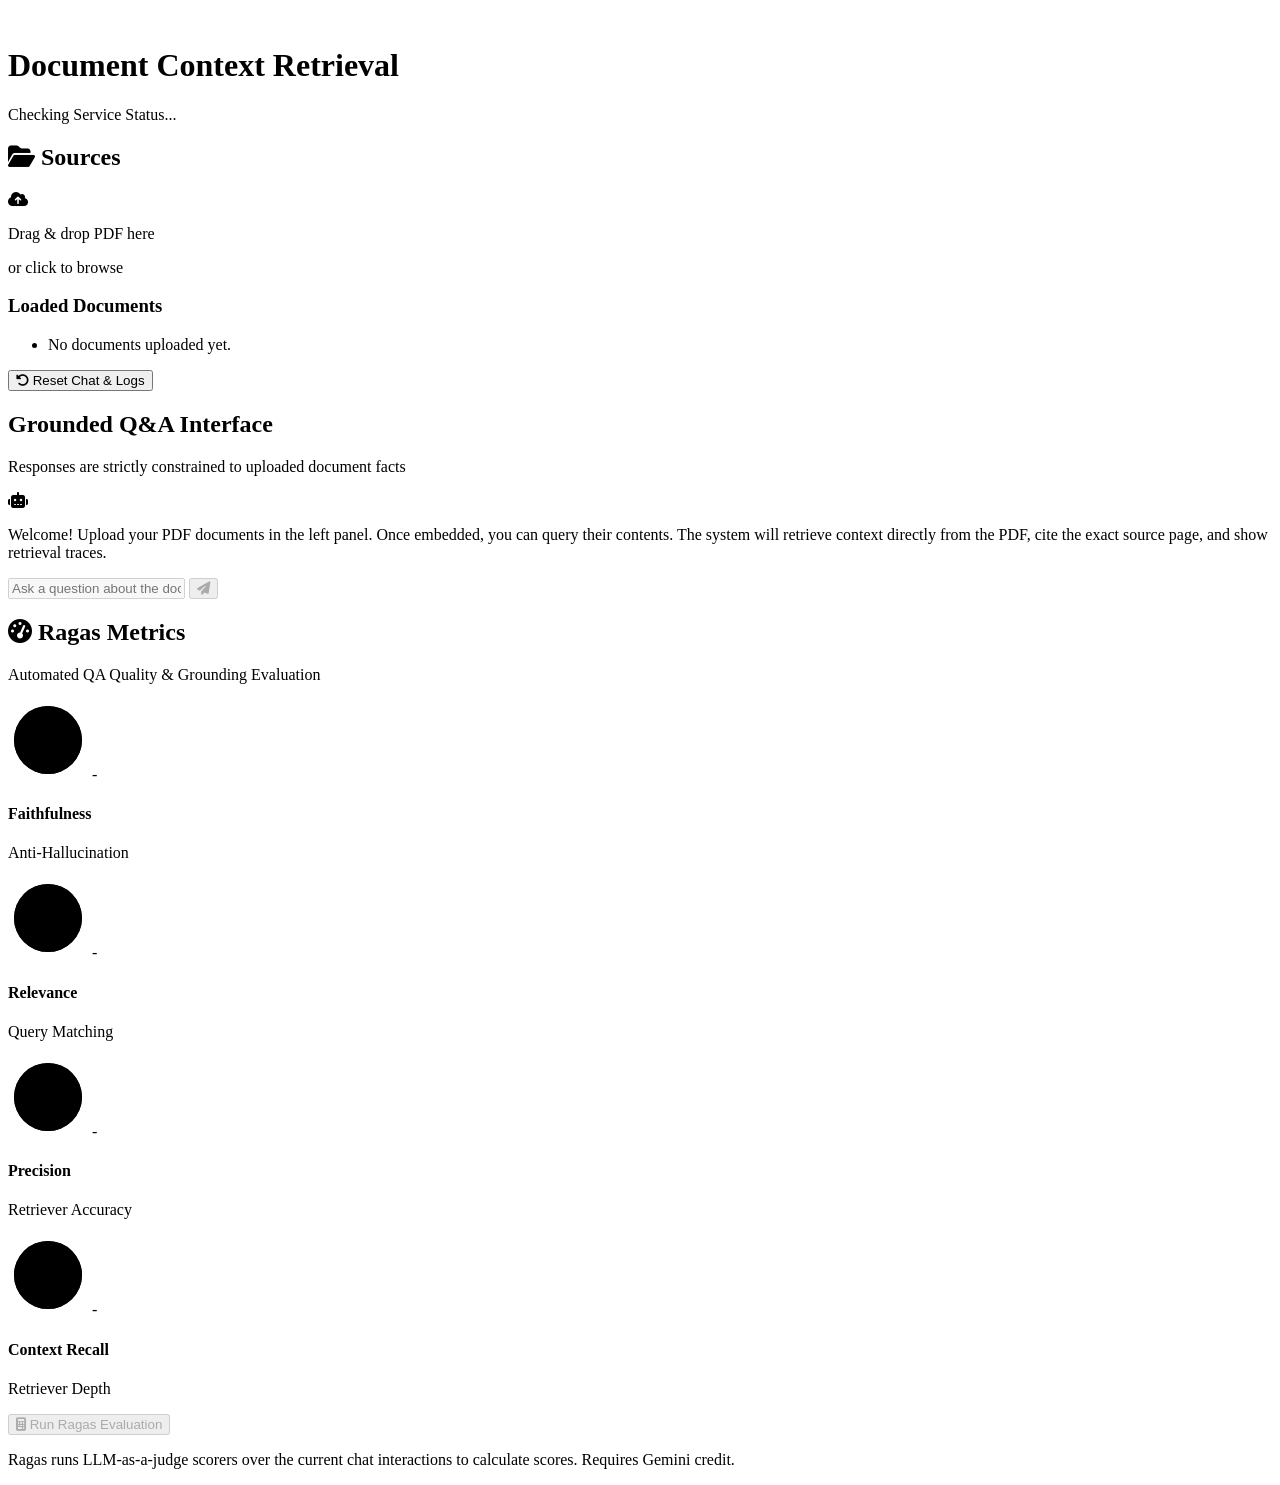
==== static/index.html @ b399b04e "Rename project to Document Context Retrieval, remove NotebookLM, and update README compliance & scal" ====
<!DOCTYPE html>
<html lang="en">

<head>
    <meta charset="UTF-8">
    <meta name="viewport" content="width=device-width, initial-scale=1.0">
    <title>Document Context Retrieval</title>
    <!-- Google Fonts -->
    <link rel="preconnect" href="https://fonts.googleapis.com">
    <link rel="preconnect" href="https://fonts.gstatic.com" crossorigin>
    <link
        href="https://fonts.googleapis.com/css2?family=Outfit:wght@300;400;500;600;700&family=Plus+Jakarta+Sans:wght@300;400;500;600;700&display=swap"
        rel="stylesheet">
    <!-- FontAwesome for Icons -->
    <link rel="stylesheet" href="https://cdnjs.cloudflare.com/ajax/libs/font-awesome/6.4.0/css/all.min.css">
    <!-- Custom CSS -->
    <link rel="stylesheet" href="styles.css">
</head>

<body>
    <div class="app-container">
        <!-- Top Navbar -->
        <header class="app-header">
            <div class="logo-area">
                <i class="fa-solid fa-brain-circuit nav-logo-icon"></i>
                <h1>Document Context Retrieval</h1>
            </div>
            <div class="config-status-badge" id="config-status-badge">
                <span class="status-dot warning"></span>
                <span class="status-text" id="status-text">Checking Service Status...</span>
            </div>
        </header>

        <div class="main-layout">
            <!-- Left Sidebar - Sources & Files -->
            <aside class="sidebar">
                <div class="sidebar-section">
                    <h2 class="section-title"><i class="fa-solid fa-folder-open"></i> Sources</h2>

                    <!-- File Upload Box -->
                    <div class="upload-container" id="drop-zone">
                        <input type="file" id="file-input" accept=".pdf" style="display: none;">
                        <i class="fa-solid fa-cloud-arrow-up upload-icon"></i>
                        <p class="upload-main-text">Drag & drop PDF here</p>
                        <p class="upload-sub-text">or click to browse</p>
                        <div class="upload-progress-container" id="upload-progress-container" style="display: none;">
                            <div class="progress-bar">
                                <div class="progress-fill" id="upload-progress-fill"></div>
                            </div>
                            <span class="progress-text" id="upload-progress-text">Processing PDF...</span>
                        </div>
                    </div>
                </div>

                <div class="sidebar-section files-section">
                    <h3 class="subsection-title">Loaded Documents</h3>
                    <ul class="file-list" id="file-list">
                        <li class="empty-list-placeholder">No documents uploaded yet.</li>
                    </ul>
                </div>

                <div class="sidebar-footer">
                    <button class="btn btn-secondary btn-block" id="btn-clear"><i class="fa-solid fa-rotate-left"></i>
                        Reset Chat & Logs</button>
                </div>
            </aside>

            <!-- Center Panel - Chat Q&A -->
            <main class="chat-panel">
                <div class="chat-header">
                    <div class="chat-title-info">
                        <h2>Grounded Q&A Interface</h2>
                        <p>Responses are strictly constrained to uploaded document facts</p>
                    </div>
                </div>

                <div class="chat-messages" id="chat-messages">
                    <div class="message system">
                        <div class="avatar"><i class="fa-solid fa-robot"></i></div>
                        <div class="message-content">
                            <p>Welcome! Upload your PDF documents in the left panel. Once embedded, you can query their
                                contents. The system will retrieve context directly from the PDF, cite the exact source
                                page, and show retrieval traces.</p>
                        </div>
                    </div>
                </div>

                <div class="chat-input-area">
                    <div class="input-container">
                        <input type="text" id="chat-input" placeholder="Ask a question about the document context..."
                            autocomplete="off" disabled>
                        <button id="btn-send" class="btn-send" disabled><i class="fa-solid fa-paper-plane"></i></button>
                    </div>
                </div>
            </main>

            <!-- Right Sidebar - Ragas Evaluation -->
            <aside class="eval-panel">
                <div class="eval-header">
                    <h2><i class="fa-solid fa-gauge-high"></i> Ragas Metrics</h2>
                    <p>Automated QA Quality & Grounding Evaluation</p>
                </div>

                <div class="eval-scores-grid">
                    <!-- Faithfulness -->
                    <div class="eval-card">
                        <div class="radial-progress-wrapper">
                            <svg class="radial-progress" width="80" height="80" viewBox="0 0 80 80">
                                <circle class="circle-bg" cx="40" cy="40" r="34"></circle>
                                <circle class="circle-bar" id="score-faithfulness" cx="40" cy="40" r="34"
                                    stroke-dasharray="213.6" stroke-dashoffset="213.6" stroke="#10b981"></circle>
                            </svg>
                            <span class="radial-value" id="val-faithfulness">-</span>
                        </div>
                        <div class="eval-meta">
                            <h4>Faithfulness</h4>
                            <p>Anti-Hallucination</p>
                        </div>
                    </div>

                    <!-- Answer Relevance -->
                    <div class="eval-card">
                        <div class="radial-progress-wrapper">
                            <svg class="radial-progress" width="80" height="80" viewBox="0 0 80 80">
                                <circle class="circle-bg" cx="40" cy="40" r="34"></circle>
                                <circle class="circle-bar" id="score-relevance" cx="40" cy="40" r="34"
                                    stroke-dasharray="213.6" stroke-dashoffset="213.6" stroke="#8b5cf6"></circle>
                            </svg>
                            <span class="radial-value" id="val-relevance">-</span>
                        </div>
                        <div class="eval-meta">
                            <h4>Relevance</h4>
                            <p>Query Matching</p>
                        </div>
                    </div>

                    <!-- Context Precision -->
                    <div class="eval-card">
                        <div class="radial-progress-wrapper">
                            <svg class="radial-progress" width="80" height="80" viewBox="0 0 80 80">
                                <circle class="circle-bg" cx="40" cy="40" r="34"></circle>
                                <circle class="circle-bar" id="score-precision" cx="40" cy="40" r="34"
                                    stroke-dasharray="213.6" stroke-dashoffset="213.6" stroke="#3b82f6"></circle>
                            </svg>
                            <span class="radial-value" id="val-precision">-</span>
                        </div>
                        <div class="eval-meta">
                            <h4>Precision</h4>
                            <p>Retriever Accuracy</p>
                        </div>
                    </div>

                    <!-- Context Recall -->
                    <div class="eval-card">
                        <div class="radial-progress-wrapper">
                            <svg class="radial-progress" width="80" height="80" viewBox="0 0 80 80">
                                <circle class="circle-bg" cx="40" cy="40" r="34"></circle>
                                <circle class="circle-bar" id="score-recall" cx="40" cy="40" r="34"
                                    stroke-dasharray="213.6" stroke-dashoffset="213.6" stroke="#eab308"></circle>
                            </svg>
                            <span class="radial-value" id="val-recall">-</span>
                        </div>
                        <div class="eval-meta">
                            <h4>Context Recall</h4>
                            <p>Retriever Depth</p>
                        </div>
                    </div>
                </div>

                <div class="eval-action-box">
                    <button class="btn btn-primary btn-block" id="btn-eval" disabled>
                        <i class="fa-solid fa-calculator"></i> Run Ragas Evaluation
                    </button>
                    <p class="eval-helper-text">Ragas runs LLM-as-a-judge scorers over the current chat interactions to
                        calculate scores. Requires Gemini credit.</p>
                </div>

                <div class="eval-loading-container" id="eval-loader" style="display: none;">
                    <div class="dots-loader">
                        <div></div>
                        <div></div>
                        <div></div>
                    </div>
                    <span class="eval-loader-text">Evaluating Grounding Integrity...</span>
                </div>
            </aside>
        </div>
    </div>

    <!-- Alert Banner for environment setup -->
    <div id="env-modal" class="modal-overlay" style="display: none;">
        <div class="modal-content">
            <div class="modal-header">
                <h3><i class="fa-solid fa-triangle-exclamation"></i> Keys Configuration Required</h3>
            </div>
            <div class="modal-body">
                <p>The system detected that your environment parameters are not configured.</p>
                <p>Please edit the <strong>.env</strong> file in the project folder and supply valid credentials:</p>
                <pre class="env-code-block">
GEMINI_API_KEY=AIzaSy...
PINECONE_API_KEY=pcsk_...
PINECONE_ENVIRONMENT=us-east-1
PINECONE_INDEX_NAME=document-index
                </pre>
                <div class="alert-box note">
                    Once the .env file is updated, restart the server for changes to take effect.
                </div>
            </div>
            <div class="modal-footer">
                <button class="btn btn-primary" onclick="window.location.reload()"><i
                        class="fa-solid fa-arrows-rotate"></i> Retry Connection</button>
            </div>
        </div>
    </div>

    <script src="app.js"></script>
</body>

</html>
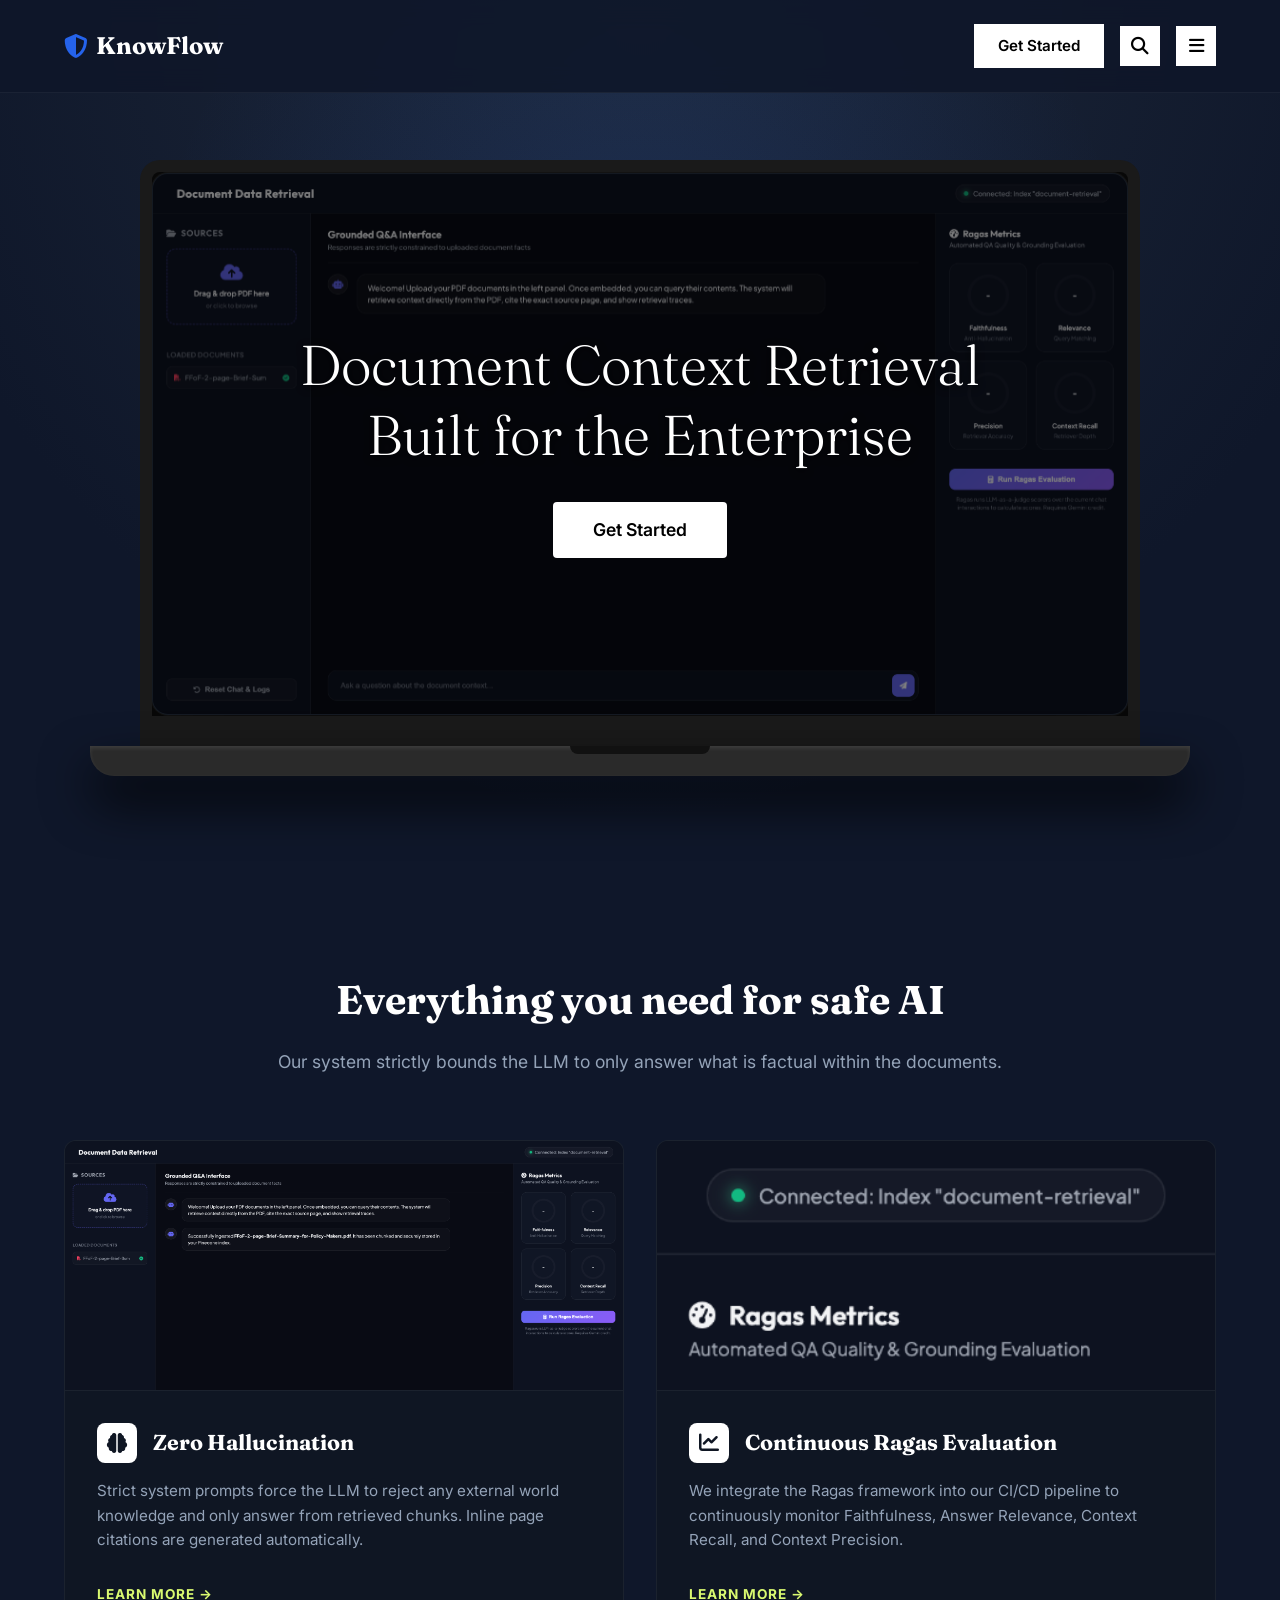
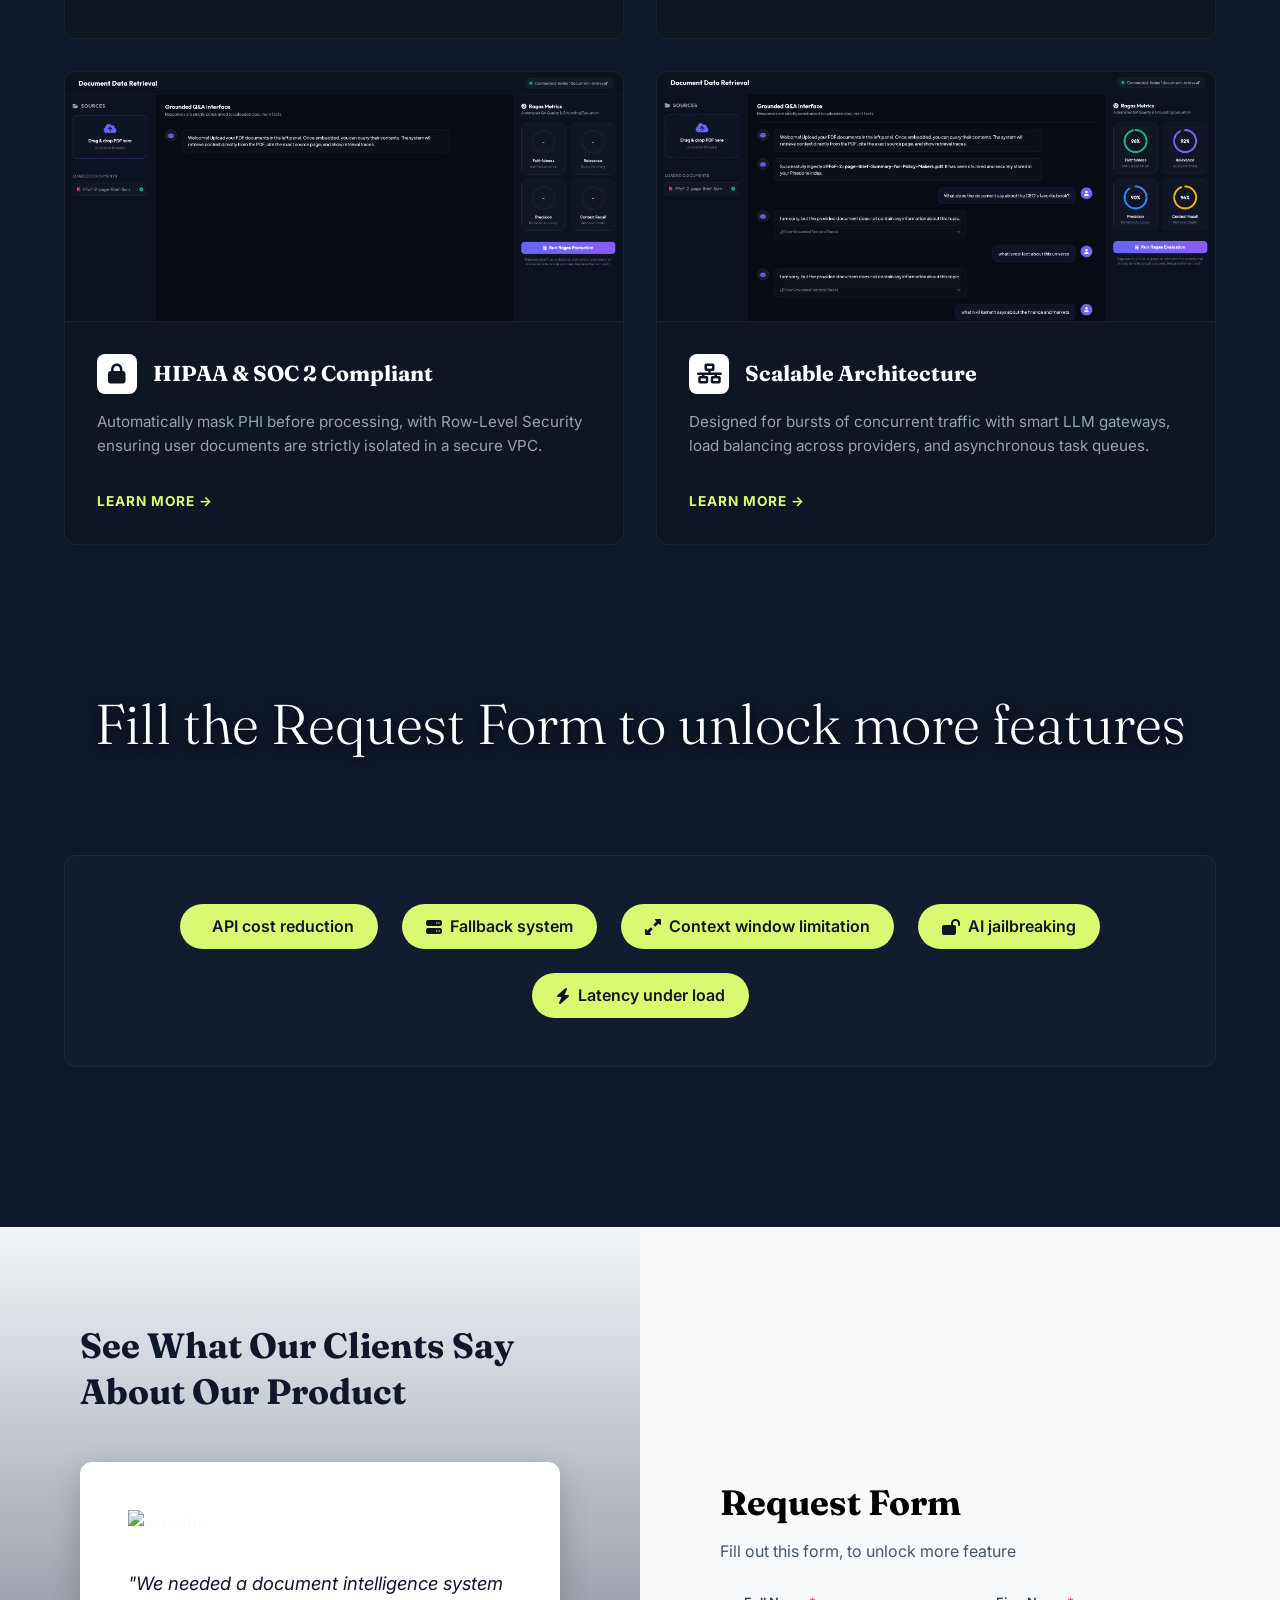
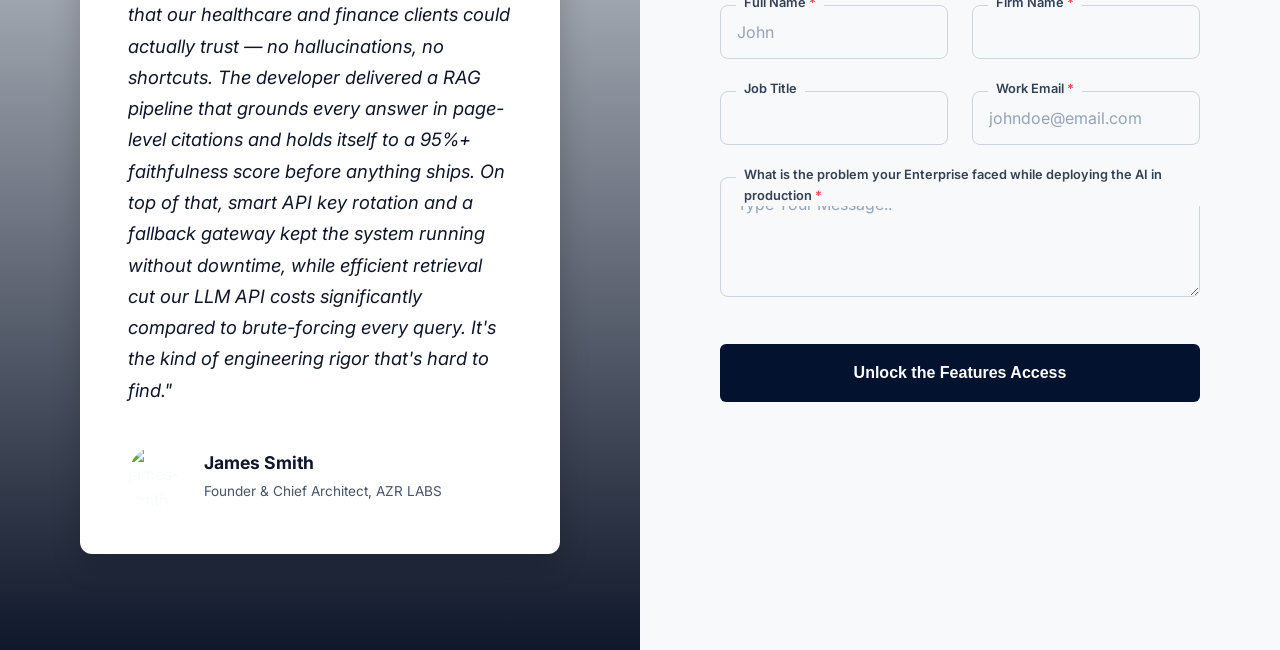
==== commit db88f3df: "Update landing page UI, add FormSubmit integration, and refine feature pills" ====
--- a/static/index.html
+++ b/static/index.html
@@ -1,219 +1,227 @@
 <!DOCTYPE html>
 <html lang="en">
-
 <head>
     <meta charset="UTF-8">
     <meta name="viewport" content="width=device-width, initial-scale=1.0">
-    <title>Document Context Retrieval</title>
+    <title>Enterprise Document Context Retrieval</title>
     <!-- Google Fonts -->
     <link rel="preconnect" href="https://fonts.googleapis.com">
     <link rel="preconnect" href="https://fonts.gstatic.com" crossorigin>
-    <link
-        href="https://fonts.googleapis.com/css2?family=Outfit:wght@300;400;500;600;700&family=Plus+Jakarta+Sans:wght@300;400;500;600;700&display=swap"
-        rel="stylesheet">
-    <!-- FontAwesome for Icons -->
+    <link href="https://fonts.googleapis.com/css2?family=Fraunces:opsz,wght@9..144,300;9..144,400;9..144,500;9..144,600;9..144,700&family=Inter:wght@300;400;500;600&display=swap" rel="stylesheet">
     <link rel="stylesheet" href="https://cdnjs.cloudflare.com/ajax/libs/font-awesome/6.4.0/css/all.min.css">
-    <!-- Custom CSS -->
-    <link rel="stylesheet" href="styles.css">
+    <link rel="stylesheet" href="landing.css?v=2">
 </head>
-
 <body>
-    <div class="app-container">
-        <!-- Top Navbar -->
-        <header class="app-header">
-            <div class="logo-area">
-                <i class="fa-solid fa-brain-circuit nav-logo-icon"></i>
-                <h1>Document Context Retrieval</h1>
-            </div>
-            <div class="config-status-badge" id="config-status-badge">
-                <span class="status-dot warning"></span>
-                <span class="status-text" id="status-text">Checking Service Status...</span>
-            </div>
-        </header>
-
-        <div class="main-layout">
-            <!-- Left Sidebar - Sources & Files -->
-            <aside class="sidebar">
-                <div class="sidebar-section">
-                    <h2 class="section-title"><i class="fa-solid fa-folder-open"></i> Sources</h2>
-
-                    <!-- File Upload Box -->
-                    <div class="upload-container" id="drop-zone">
-                        <input type="file" id="file-input" accept=".pdf" style="display: none;">
-                        <i class="fa-solid fa-cloud-arrow-up upload-icon"></i>
-                        <p class="upload-main-text">Drag & drop PDF here</p>
-                        <p class="upload-sub-text">or click to browse</p>
-                        <div class="upload-progress-container" id="upload-progress-container" style="display: none;">
-                            <div class="progress-bar">
-                                <div class="progress-fill" id="upload-progress-fill"></div>
-                            </div>
-                            <span class="progress-text" id="upload-progress-text">Processing PDF...</span>
-                        </div>
-                    </div>
-                </div>
-
-                <div class="sidebar-section files-section">
-                    <h3 class="subsection-title">Loaded Documents</h3>
-                    <ul class="file-list" id="file-list">
-                        <li class="empty-list-placeholder">No documents uploaded yet.</li>
-                    </ul>
-                </div>
-
-                <div class="sidebar-footer">
-                    <button class="btn btn-secondary btn-block" id="btn-clear"><i class="fa-solid fa-rotate-left"></i>
-                        Reset Chat & Logs</button>
-                </div>
-            </aside>
-
-            <!-- Center Panel - Chat Q&A -->
-            <main class="chat-panel">
-                <div class="chat-header">
-                    <div class="chat-title-info">
-                        <h2>Grounded Q&A Interface</h2>
-                        <p>Responses are strictly constrained to uploaded document facts</p>
-                    </div>
-                </div>
-
-                <div class="chat-messages" id="chat-messages">
-                    <div class="message system">
-                        <div class="avatar"><i class="fa-solid fa-robot"></i></div>
-                        <div class="message-content">
-                            <p>Welcome! Upload your PDF documents in the left panel. Once embedded, you can query their
-                                contents. The system will retrieve context directly from the PDF, cite the exact source
-                                page, and show retrieval traces.</p>
-                        </div>
-                    </div>
-                </div>
-
-                <div class="chat-input-area">
-                    <div class="input-container">
-                        <input type="text" id="chat-input" placeholder="Ask a question about the document context..."
-                            autocomplete="off" disabled>
-                        <button id="btn-send" class="btn-send" disabled><i class="fa-solid fa-paper-plane"></i></button>
-                    </div>
-                </div>
-            </main>
-
-            <!-- Right Sidebar - Ragas Evaluation -->
-            <aside class="eval-panel">
-                <div class="eval-header">
-                    <h2><i class="fa-solid fa-gauge-high"></i> Ragas Metrics</h2>
-                    <p>Automated QA Quality & Grounding Evaluation</p>
-                </div>
-
-                <div class="eval-scores-grid">
-                    <!-- Faithfulness -->
-                    <div class="eval-card">
-                        <div class="radial-progress-wrapper">
-                            <svg class="radial-progress" width="80" height="80" viewBox="0 0 80 80">
-                                <circle class="circle-bg" cx="40" cy="40" r="34"></circle>
-                                <circle class="circle-bar" id="score-faithfulness" cx="40" cy="40" r="34"
-                                    stroke-dasharray="213.6" stroke-dashoffset="213.6" stroke="#10b981"></circle>
-                            </svg>
-                            <span class="radial-value" id="val-faithfulness">-</span>
-                        </div>
-                        <div class="eval-meta">
-                            <h4>Faithfulness</h4>
-                            <p>Anti-Hallucination</p>
-                        </div>
-                    </div>
-
-                    <!-- Answer Relevance -->
-                    <div class="eval-card">
-                        <div class="radial-progress-wrapper">
-                            <svg class="radial-progress" width="80" height="80" viewBox="0 0 80 80">
-                                <circle class="circle-bg" cx="40" cy="40" r="34"></circle>
-                                <circle class="circle-bar" id="score-relevance" cx="40" cy="40" r="34"
-                                    stroke-dasharray="213.6" stroke-dashoffset="213.6" stroke="#8b5cf6"></circle>
-                            </svg>
-                            <span class="radial-value" id="val-relevance">-</span>
-                        </div>
-                        <div class="eval-meta">
-                            <h4>Relevance</h4>
-                            <p>Query Matching</p>
-                        </div>
-                    </div>
-
-                    <!-- Context Precision -->
-                    <div class="eval-card">
-                        <div class="radial-progress-wrapper">
-                            <svg class="radial-progress" width="80" height="80" viewBox="0 0 80 80">
-                                <circle class="circle-bg" cx="40" cy="40" r="34"></circle>
-                                <circle class="circle-bar" id="score-precision" cx="40" cy="40" r="34"
-                                    stroke-dasharray="213.6" stroke-dashoffset="213.6" stroke="#3b82f6"></circle>
-                            </svg>
-                            <span class="radial-value" id="val-precision">-</span>
-                        </div>
-                        <div class="eval-meta">
-                            <h4>Precision</h4>
-                            <p>Retriever Accuracy</p>
-                        </div>
-                    </div>
-
-                    <!-- Context Recall -->
-                    <div class="eval-card">
-                        <div class="radial-progress-wrapper">
-                            <svg class="radial-progress" width="80" height="80" viewBox="0 0 80 80">
-                                <circle class="circle-bg" cx="40" cy="40" r="34"></circle>
-                                <circle class="circle-bar" id="score-recall" cx="40" cy="40" r="34"
-                                    stroke-dasharray="213.6" stroke-dashoffset="213.6" stroke="#eab308"></circle>
-                            </svg>
-                            <span class="radial-value" id="val-recall">-</span>
-                        </div>
-                        <div class="eval-meta">
-                            <h4>Context Recall</h4>
-                            <p>Retriever Depth</p>
-                        </div>
-                    </div>
-                </div>
-
-                <div class="eval-action-box">
-                    <button class="btn btn-primary btn-block" id="btn-eval" disabled>
-                        <i class="fa-solid fa-calculator"></i> Run Ragas Evaluation
-                    </button>
-                    <p class="eval-helper-text">Ragas runs LLM-as-a-judge scorers over the current chat interactions to
-                        calculate scores. Requires Gemini credit.</p>
-                </div>
-
-                <div class="eval-loading-container" id="eval-loader" style="display: none;">
-                    <div class="dots-loader">
-                        <div></div>
-                        <div></div>
-                        <div></div>
-                    </div>
-                    <span class="eval-loader-text">Evaluating Grounding Integrity...</span>
-                </div>
-            </aside>
-        </div>
-    </div>
-
-    <!-- Alert Banner for environment setup -->
-    <div id="env-modal" class="modal-overlay" style="display: none;">
-        <div class="modal-content">
-            <div class="modal-header">
-                <h3><i class="fa-solid fa-triangle-exclamation"></i> Keys Configuration Required</h3>
-            </div>
-            <div class="modal-body">
-                <p>The system detected that your environment parameters are not configured.</p>
-                <p>Please edit the <strong>.env</strong> file in the project folder and supply valid credentials:</p>
-                <pre class="env-code-block">
-GEMINI_API_KEY=AIzaSy...
-PINECONE_API_KEY=pcsk_...
-PINECONE_ENVIRONMENT=us-east-1
-PINECONE_INDEX_NAME=document-index
-                </pre>
-                <div class="alert-box note">
-                    Once the .env file is updated, restart the server for changes to take effect.
-                </div>
-            </div>
-            <div class="modal-footer">
-                <button class="btn btn-primary" onclick="window.location.reload()"><i
-                        class="fa-solid fa-arrows-rotate"></i> Retry Connection</button>
-            </div>
-        </div>
-    </div>
-
-    <script src="app.js"></script>
+    <nav class="navbar">
+        <div class="logo">
+            <i class="fa-solid fa-shield-halved"></i> KnowFlow
+        </div>
+        <div class="nav-actions">
+            <a href="bot.html" class="btn-primary nav-btn">Get Started</a>
+            <button class="icon-btn"><i class="fa-solid fa-magnifying-glass"></i></button>
+            <button class="icon-btn"><i class="fa-solid fa-bars"></i></button>
+        </div>
+    </nav>
+
+    <section class="hero">
+        <div class="hero-image-container laptop-mockup">
+            <div class="screen">
+                <div class="image-overlay"></div>
+                <img src="assets/images/1_dashboard_mockup.png" alt="Dashboard Preview" class="dashboard-preview" onerror="this.onerror=null; this.src='https://via.placeholder.com/1000x600/0a1930/ffffff?text=Dashboard+Preview';">
+                
+                <div class="hero-content">
+                    <h1>Document Context Retrieval Built for the Enterprise</h1>
+                    <a href="bot.html" class="btn-primary hero-btn">Get Started</a>
+                </div>
+            </div>
+            <div class="base"></div>
+        </div>
+    </section>
+
+    <section id="features" class="features-section">
+        <div class="section-header">
+            <h2>Everything you need for safe AI</h2>
+            <p>Our system strictly bounds the LLM to only answer what is factual within the documents.</p>
+        </div>
+        <div class="features-grid">
+            <div class="feature-card">
+                <img src="assets/images/2_document_uploaded.png" alt="Zero Hallucination" class="feature-image" onerror="this.onerror=null; this.src='https://via.placeholder.com/600x350/061121/ffffff?text=Feature+Image';">
+                <div class="feature-content">
+                    <div class="feature-title-wrap">
+                        <div class="icon-wrap"><i class="fa-solid fa-brain"></i></div>
+                        <h3>Zero Hallucination</h3>
+                    </div>
+                    <p>Strict system prompts force the LLM to reject any external world knowledge and only answer from retrieved chunks. Inline page citations are generated automatically.</p>
+                    <a href="#" class="learn-more">LEARN MORE &rarr;</a>
+                </div>
+            </div>
+            <div class="feature-card">
+                <img src="assets/images/5_eval_dashboard.png" alt="Continuous Ragas Evaluation" class="feature-image" onerror="this.onerror=null; this.src='https://via.placeholder.com/600x350/061121/ffffff?text=Feature+Image';">
+                <div class="feature-content">
+                    <div class="feature-title-wrap">
+                        <div class="icon-wrap"><i class="fa-solid fa-chart-line"></i></div>
+                        <h3>Continuous Ragas Evaluation</h3>
+                    </div>
+                    <p>We integrate the Ragas framework into our CI/CD pipeline to continuously monitor Faithfulness, Answer Relevance, Context Recall, and Context Precision.</p>
+                    <a href="#" class="learn-more">LEARN MORE &rarr;</a>
+                </div>
+            </div>
+            <div class="feature-card">
+                <img src="assets/images/1_dashboard_mockup.png" alt="HIPAA & SOC 2 Compliant" class="feature-image" onerror="this.onerror=null; this.src='https://via.placeholder.com/600x350/061121/ffffff?text=Feature+Image';">
+                <div class="feature-content">
+                    <div class="feature-title-wrap">
+                        <div class="icon-wrap"><i class="fa-solid fa-lock"></i></div>
+                        <h3>HIPAA & SOC 2 Compliant</h3>
+                    </div>
+                    <p>Automatically mask PHI before processing, with Row-Level Security ensuring user documents are strictly isolated in a secure VPC.</p>
+                    <a href="#" class="learn-more">LEARN MORE &rarr;</a>
+                </div>
+            </div>
+            <div class="feature-card">
+                <img src="assets/images/4_grounding_fallback.png" alt="Scalable Architecture" class="feature-image" onerror="this.onerror=null; this.src='https://via.placeholder.com/600x350/061121/ffffff?text=Feature+Image';">
+                <div class="feature-content">
+                    <div class="feature-title-wrap">
+                        <div class="icon-wrap"><i class="fa-solid fa-network-wired"></i></div>
+                        <h3>Scalable Architecture</h3>
+                    </div>
+                    <p>Designed for bursts of concurrent traffic with smart LLM gateways, load balancing across providers, and asynchronous task queues.</p>
+                    <a href="#" class="learn-more">LEARN MORE &rarr;</a>
+                </div>
+            </div>
+        </div>
+        <div class="unlock-features-header">
+            <h2>Fill the Request Form to unlock more features</h2>
+        </div>
+        <div class="also-available-section">
+            <div class="pill-container">
+                <span class="pill"><i class="fa-solid fa-money-bill-trend-down"></i> API cost reduction</span>
+                <span class="pill"><i class="fa-solid fa-server"></i> Fallback system</span>
+                <span class="pill"><i class="fa-solid fa-up-right-and-down-left-from-center"></i> Context window limitation</span>
+                <span class="pill"><i class="fa-solid fa-lock-open"></i> AI jailbreaking</span>
+                <span class="pill"><i class="fa-solid fa-bolt"></i> Latency under load</span>
+            </div>
+        </div>
+    </section>
+
+    <!-- Request Demo Section -->
+    <section class="demo-section">
+        <div class="demo-container">
+            <!-- Left Side: Testimonial -->
+            <div class="demo-left">
+                <h2>See What Our Clients Say About Our Product</h2>
+                
+                <div class="testimonial-card">
+                    <div class="brand-logo">
+                        <img src="https://ik.imagekit.io/njzejkwo5/Screenshot%202026-07-14%20at%2012.46.41%E2%80%AFPM.png" alt="azr-labs">
+                    </div>
+                    
+                    <p class="quote">
+                        "We needed a document intelligence system that our healthcare and finance clients could actually trust — no hallucinations, no shortcuts. The developer delivered a RAG pipeline that grounds every answer in page-level citations and holds itself to a 95%+ faithfulness score before anything ships. On top of that, smart API key rotation and a fallback gateway kept the system running without downtime, while efficient retrieval cut our LLM API costs significantly compared to brute-forcing every query. It's the kind of engineering rigor that's hard to find."
+                    </p>
+                    
+                    <div class="author-info">
+                        <img src="https://ik.imagekit.io/njzejkwo5/james-smith.png" alt="james-smith" class="author-avatar">
+                        <div class="author-details">
+                            <strong>James Smith</strong>
+                            <span>Founder & Chief Architect, AZR LABS</span>
+                        </div>
+                    </div>
+                </div>
+            </div>
+
+            <!-- Right Side: Form -->
+            <div class="demo-right">
+                <div class="form-header">
+                    <h2>Request Form</h2>
+                    <p>Fill out this form, to unlock more feature</p>
+                </div>
+
+                <div id="thank-you-message" style="display: none; text-align: center; padding: 4rem 1rem;">
+                    <i class="fa-solid fa-circle-check" style="font-size: 4rem; color: #10b981; margin-bottom: 1.5rem;"></i>
+                    <h3 style="font-family: var(--font-heading); font-size: 2rem; color: #0f172a; margin-bottom: 1rem;">Thank you!</h3>
+                    <p style="color: #475569; font-size: 1.15rem;">We will unlock the feature for you shortly.</p>
+                </div>
+
+                <form class="request-form" id="feature-request-form">
+                    <div class="form-row">
+                        <div class="form-group">
+                            <label>Full Name <span>*</span></label>
+                            <input type="text" id="req-full-name" placeholder="John" required>
+                        </div>
+                        <div class="form-group">
+                            <label>Firm Name <span>*</span></label>
+                            <input type="text" id="req-firm-name" required>
+                        </div>
+                    </div>
+
+                    <div class="form-row">
+                        <div class="form-group">
+                            <label>Job Title</label>
+                            <input type="text" id="req-job-title">
+                        </div>
+                        <div class="form-group">
+                            <label>Work Email <span>*</span></label>
+                            <input type="email" id="req-email" placeholder="johndoe@email.com" required>
+                        </div>
+                    </div>
+
+                    <div class="form-group">
+                        <label>What is the problem your Enterprise faced while deploying the AI in production <span>*</span></label>
+                        <textarea id="req-problem" placeholder="Type Your Message.." required></textarea>
+                    </div>
+
+                    <button type="submit" class="submit-btn">Unlock the Features Access</button>
+                </form>
+            </div>
+        </div>
+    </section>
+
+    <script>
+        document.getElementById('feature-request-form').addEventListener('submit', function(e) {
+            e.preventDefault();
+            
+            const submitBtn = this.querySelector('.submit-btn');
+            const originalText = submitBtn.innerText;
+            submitBtn.innerText = 'Sending request...';
+            submitBtn.disabled = true;
+            
+            const fullName = document.getElementById('req-full-name').value;
+            const firmName = document.getElementById('req-firm-name').value;
+            const jobTitle = document.getElementById('req-job-title').value;
+            const email = document.getElementById('req-email').value;
+            const problem = document.getElementById('req-problem').value;
+            
+            // Use FormData to avoid CORS preflight issues and handle the submission robustly
+            const formData = new FormData();
+            formData.append('_subject', "New Feature Access Request from " + fullName);
+            formData.append('Name', fullName);
+            formData.append('Email', email);
+            formData.append('Firm', firmName);
+            formData.append('Job Title', jobTitle);
+            formData.append('Problem Faced', problem);
+            formData.append('_captcha', 'false'); // Disable captcha to prevent blocks
+
+            fetch("https://formsubmit.co/ajax/prasanthsh46@gmail.com", {
+                method: "POST",
+                body: formData
+            })
+            .then(response => {
+                if (!response.ok) throw new Error('Network response was not ok');
+                return response.text(); // Parse as text to avoid crash if FormSubmit returns HTML
+            })
+            .then(text => {
+                // Success! Hide form and show Thank You message
+                document.getElementById('feature-request-form').style.display = 'none';
+                document.querySelector('.form-header').style.display = 'none';
+                document.getElementById('thank-you-message').style.display = 'block';
+            })
+            .catch(error => {
+                console.error(error);
+                submitBtn.innerText = originalText;
+                submitBtn.disabled = false;
+                alert('There was an error sending your request. Please check your connection and try again.');
+            });
+        });
+    </script>
 </body>
-
 </html>
--- a/static/landing.css
+++ b/static/landing.css
@@ -0,0 +1,675 @@
+:root {
+    --bg-primary: #0f172a;
+    --bg-secondary: #1e293b;
+    --text-main: #f8fafc;
+    --text-muted: #94a3b8;
+    --accent: #2563eb;
+    --accent-hover: #3b82f6;
+    --lime-green: #d9f970;
+    --font-heading: 'Fraunces', serif;
+    --font-body: 'Inter', sans-serif;
+}
+
+* {
+    margin: 0;
+    padding: 0;
+    box-sizing: border-box;
+}
+
+body {
+    font-family: var(--font-body);
+    background-color: var(--bg-primary);
+    color: var(--text-main);
+    line-height: 1.6;
+    overflow-x: hidden;
+}
+
+/* Navbar */
+.navbar {
+    display: flex;
+    justify-content: space-between;
+    align-items: center;
+    padding: 1.5rem 4rem;
+    position: fixed;
+    top: 0;
+    width: 100%;
+    z-index: 100;
+    background: rgba(15, 23, 42, 0.9);
+    backdrop-filter: blur(12px);
+    border-bottom: 1px solid rgba(255, 255, 255, 0.05);
+}
+
+.logo {
+    font-family: var(--font-heading);
+    font-size: 1.5rem;
+    font-weight: 700;
+    display: flex;
+    align-items: center;
+    gap: 0.5rem;
+    color: #fff;
+}
+
+.logo i {
+    color: var(--accent);
+}
+
+.nav-actions {
+    display: flex;
+    align-items: center;
+    gap: 1rem;
+}
+
+.icon-btn {
+    background: #ffffff;
+    color: #000;
+    border: none;
+    width: 40px;
+    height: 40px;
+    display: flex;
+    align-items: center;
+    justify-content: center;
+    font-size: 1.1rem;
+    cursor: pointer;
+    transition: background 0.3s ease;
+}
+
+.icon-btn:hover {
+    background: #e0e0e0;
+}
+
+.btn-primary {
+    background-color: #ffffff;
+    color: #000000;
+    padding: 0.6rem 1.5rem;
+    text-decoration: none;
+    font-weight: 600;
+    font-size: 0.95rem;
+    transition: all 0.3s ease;
+    display: inline-flex;
+    align-items: center;
+    gap: 0.5rem;
+}
+
+.btn-primary:hover {
+    background-color: #e0e0e0;
+}
+
+/* Hero Section */
+.hero {
+    padding: 10rem 2rem 6rem 2rem;
+    display: flex;
+    flex-direction: column;
+    align-items: center;
+    text-align: center;
+    position: relative;
+    overflow: hidden;
+    background: radial-gradient(circle at top center, #1e293b 0%, #0f172a 70%);
+}
+
+.hero::before {
+    content: '';
+    position: absolute;
+    top: -20%;
+    left: 50%;
+    transform: translateX(-50%);
+    width: 1000px;
+    height: 1000px;
+    background: radial-gradient(circle, rgba(37, 99, 235, 0.15) 0%, rgba(15, 23, 42, 0) 70%);
+    z-index: 0;
+    pointer-events: none;
+}
+
+.laptop-mockup {
+    position: relative;
+    width: 92vw;
+    max-width: 2000px;
+    margin: 0 auto;
+    z-index: 1;
+}
+
+.laptop-mockup .screen {
+    background: #121212;
+    border: 12px solid #1a1a1a;
+    border-radius: 20px 20px 0 0;
+    border-bottom-width: 30px;
+    position: relative;
+    overflow: hidden;
+}
+
+.laptop-mockup .base {
+    background: #2a2a2a;
+    height: 30px;
+    border-radius: 0 0 24px 24px;
+    width: 110%;
+    margin-left: -5%;
+    position: relative;
+    box-shadow: 0 25px 50px rgba(0, 0, 0, 0.9), inset 0 2px 4px rgba(255, 255, 255, 0.1);
+}
+
+.laptop-mockup .base::before {
+    content: '';
+    position: absolute;
+    top: 0;
+    left: 50%;
+    transform: translateX(-50%);
+    width: 140px;
+    height: 8px;
+    background: #111;
+    border-radius: 0 0 8px 8px;
+}
+
+.image-overlay {
+    position: absolute;
+    top: 0;
+    left: 0;
+    width: 100%;
+    height: 100%;
+    background: rgba(0, 0, 0, 0.5);
+    z-index: 5;
+}
+
+.dashboard-preview {
+    width: 100%;
+    display: block;
+    object-fit: cover;
+}
+
+.hero-content {
+    position: absolute;
+    top: 50%;
+    left: 50%;
+    transform: translate(-50%, -50%);
+    z-index: 10;
+    width: 90%;
+    max-width: 800px;
+}
+
+.hero h1 {
+    font-family: var(--font-heading);
+    font-size: 3.5rem;
+    font-weight: 300;
+    line-height: 1.25;
+    margin-bottom: 2rem;
+    color: #ffffff;
+    text-shadow: 0 2px 10px rgba(0, 0, 0, 0.8);
+}
+
+.hero-btn {
+    padding: 0.875rem 2.5rem;
+    font-size: 1.1rem;
+    border-radius: 4px;
+}
+
+/* Dashboard Preview Image */
+.hero-image-container {
+    position: relative;
+    width: 100%;
+    max-width: 1000px;
+    margin: 0 auto;
+    z-index: 1;
+    perspective: 1000px;
+}
+
+.glow-effect {
+    position: absolute;
+    top: 50%;
+    left: 50%;
+    transform: translate(-50%, -50%);
+    width: 100%;
+    height: 100%;
+    background: radial-gradient(circle, rgba(37, 99, 235, 0.2) 0%, transparent 60%);
+    filter: blur(50px);
+    z-index: -1;
+}
+
+.dashboard-preview {
+    width: 100%;
+    border-radius: 16px;
+    box-shadow: 0 25px 50px -12px rgba(0, 0, 0, 0.5), 0 0 0 1px rgba(255, 255, 255, 0.1);
+    border: 1px solid rgba(255, 255, 255, 0.05);
+    background: var(--bg-secondary);
+    display: block;
+    transform: rotateX(5deg);
+    transition: transform 0.5s ease;
+    object-fit: cover;
+}
+
+.hero-image-container:hover .dashboard-preview {
+    transform: rotateX(0deg);
+}
+
+/* Badges Removed */
+
+@keyframes float {
+    0% {
+        transform: translateY(0px);
+    }
+
+    50% {
+        transform: translateY(-15px);
+    }
+
+    100% {
+        transform: translateY(0px);
+    }
+}
+
+/* Features */
+.features-section {
+    padding: 6rem 4rem 10rem 4rem;
+    background-color: var(--bg-primary);
+    position: relative;
+    z-index: 1;
+}
+
+.section-header {
+    text-align: center;
+    margin-bottom: 4rem;
+}
+
+.section-header h2 {
+    font-family: var(--font-heading);
+    font-size: 2.5rem;
+    margin-bottom: 1rem;
+    color: #fff;
+}
+
+.section-header p {
+    color: var(--text-muted);
+    font-size: 1.1rem;
+}
+
+.features-grid {
+    display: grid;
+    grid-template-columns: repeat(2, 1fr);
+    gap: 2rem;
+    max-width: 1200px;
+    margin: 0 auto;
+}
+
+.feature-card {
+    background: #0f1623;
+    border: 1px solid rgba(255, 255, 255, 0.05);
+    border-radius: 12px;
+    overflow: hidden;
+    display: flex;
+    flex-direction: column;
+    transition: transform 0.3s ease, border-color 0.3s ease;
+}
+
+.feature-card:hover {
+    transform: translateY(-5px);
+    border-color: rgba(217, 249, 112, 0.4);
+}
+
+.feature-image {
+    width: 100%;
+    height: 250px;
+    object-fit: cover;
+    object-position: top;
+    border-bottom: 1px solid rgba(255, 255, 255, 0.05);
+}
+
+.feature-content {
+    padding: 2rem;
+    flex: 1;
+    display: flex;
+    flex-direction: column;
+}
+
+.feature-title-wrap {
+    display: flex;
+    align-items: center;
+    gap: 1rem;
+    margin-bottom: 1rem;
+}
+
+.icon-wrap {
+    width: 40px;
+    height: 40px;
+    background: #fff;
+    border-radius: 8px;
+    display: flex;
+    align-items: center;
+    justify-content: center;
+}
+
+.icon-wrap i {
+    color: #0f1623;
+    font-size: 1.25rem;
+}
+
+.feature-card h3 {
+    font-family: var(--font-heading);
+    font-size: 1.35rem;
+    color: #fff;
+}
+
+.feature-card p {
+    color: var(--text-muted);
+    font-size: 0.95rem;
+    line-height: 1.6;
+    margin-bottom: 2rem;
+    flex: 1;
+}
+
+.learn-more {
+    color: var(--lime-green);
+    font-weight: 700;
+    text-decoration: none;
+    font-size: 0.85rem;
+    letter-spacing: 1px;
+    text-transform: uppercase;
+    display: inline-flex;
+    align-items: center;
+    transition: opacity 0.3s ease;
+}
+
+.learn-more:hover {
+    opacity: 0.8;
+}
+
+/* Unlock Features Section */
+.unlock-features-header {
+    text-align: center;
+    width: 100%;
+    margin-top: 3rem;
+    margin-bottom: 3rem;
+    display: flex;
+    justify-content: center;
+}
+
+.unlock-features-header h2 {
+    font-family: var(--font-heading);
+    font-size: 3.5rem;
+    font-weight: 300;
+    line-height: 1.25;
+    color: #ffffff;
+    text-align: center;
+    text-shadow: 0 2px 10px rgba(0, 0, 0, 0.8);
+    text-align: center;
+    width: 100%;
+    margin-top: 6rem;
+    margin-bottom: 3rem;
+
+}
+
+.also-available-section {
+    max-width: 1200px;
+    margin: 0 auto;
+    background: rgba(255, 255, 255, 0.02);
+    border: 1px solid rgba(255, 255, 255, 0.05);
+    border-radius: 12px;
+    padding: 3rem 4rem;
+    display: flex;
+    flex-direction: column;
+    align-items: center;
+}
+
+.pill-container {
+    display: flex;
+    flex-wrap: wrap;
+    justify-content: center;
+    align-items: center;
+    width: 100%;
+    gap: 1.5rem;
+}
+
+.pill {
+    background-color: var(--lime-green);
+    color: #0f1623;
+    padding: 0.6rem 1.5rem;
+    border-radius: 9999px;
+    font-size: 1rem;
+    font-family: var(--font-body);
+    font-weight: 600;
+    display: flex;
+    align-items: center;
+    gap: 0.5rem;
+    cursor: pointer;
+    transition: transform 0.3s ease, opacity 0.3s ease;
+    white-space: nowrap;
+}
+
+.pill:hover {
+    transform: scale(1.05);
+    opacity: 0.95;
+}
+
+/* Responsive */
+@media (max-width: 1024px) {
+    .hero h1 {
+        font-size: 3.5rem;
+    }
+}
+
+@media (max-width: 768px) {
+    .navbar {
+        padding: 1.25rem 2rem;
+    }
+
+    .nav-links {
+        display: none;
+    }
+
+    .hero {
+        padding: 8rem 2rem 4rem 2rem;
+    }
+
+    .hero h1 {
+        font-size: 2.5rem;
+    }
+
+    .features-grid {
+        grid-template-columns: 1fr;
+    }
+
+    .features-section {
+        padding: 4rem 2rem 6rem 2rem;
+    }
+}
+/* Demo Section */
+.demo-section {
+    width: 100%;
+    display: flex;
+    justify-content: center;
+    background: #0f172a;
+}
+
+.demo-container {
+    display: flex;
+    width: 100%;
+    max-width: 1600px;
+}
+
+.demo-left {
+    flex: 1;
+    background: linear-gradient(180deg, #f1f5f9 0%, #0f172a 100%);
+    padding: 6rem 5rem;
+    display: flex;
+    flex-direction: column;
+    justify-content: center;
+    align-items: center;
+}
+
+.demo-left h2 {
+    font-family: var(--font-heading);
+    font-size: 2.2rem;
+    color: #0f172a;
+    margin-bottom: 3rem;
+    max-width: 100%;
+    line-height: 1.3;
+}
+
+.testimonial-card {
+    background: #ffffff;
+    border-radius: 12px;
+    padding: 3rem;
+    box-shadow: 0 10px 30px rgba(0,0,0,0.2);
+    width: 100%;
+}
+
+.brand-logo img {
+    height: 40px;
+    margin-bottom: 2rem;
+}
+
+.quote {
+    font-family: var(--font-body);
+    font-size: 1.15rem;
+    font-style: italic;
+    color: #0f172a;
+    line-height: 1.7;
+    margin-bottom: 2.5rem;
+}
+
+.author-info {
+    display: flex;
+    align-items: center;
+    gap: 1rem;
+}
+
+.author-avatar {
+    width: 60px;
+    height: 60px;
+    border-radius: 50%;
+    object-fit: cover;
+}
+
+.author-details {
+    display: flex;
+    flex-direction: column;
+}
+
+.author-details strong {
+    color: #0f172a;
+    font-family: var(--font-body);
+    font-size: 1.1rem;
+    margin-bottom: 0.2rem;
+}
+
+.author-details span {
+    color: #475569;
+    font-size: 0.85rem;
+}
+
+.demo-right {
+    flex: 1;
+    background-color: #f8f9fa;
+    padding: 6rem 5rem;
+    display: flex;
+    flex-direction: column;
+    justify-content: center;
+}
+
+.form-header {
+    margin-bottom: 2rem;
+}
+
+.form-header h2 {
+    font-family: var(--font-heading);
+    font-size: 2.2rem;
+    color: #000000;
+    margin-bottom: 0.5rem;
+}
+
+.form-header p {
+    color: #475569;
+    font-size: 1rem;
+}
+
+.request-form .form-row {
+    display: flex;
+    gap: 1.5rem;
+}
+
+.request-form .form-group {
+    flex: 1;
+    position: relative;
+    padding-top: 0.5rem;
+    margin-bottom: 1.5rem;
+}
+
+.request-form label {
+    position: absolute;
+    top: -0.2rem;
+    left: 1rem;
+    background: #f8f9fa;
+    padding: 0 0.5rem;
+    font-size: 0.8rem;
+    font-weight: 600;
+    color: #334155;
+    z-index: 1;
+}
+
+.request-form label span {
+    color: #ef4444;
+}
+
+.request-form input, 
+.request-form select, 
+.request-form textarea {
+    width: 100%;
+    padding: 1rem;
+    border: 1px solid #cbd5e1;
+    border-radius: 8px;
+    background: transparent;
+    font-size: 1rem;
+    color: #334155;
+    outline: none;
+    font-family: var(--font-body);
+    position: relative;
+}
+
+.request-form input:focus,
+.request-form select:focus,
+.request-form textarea:focus {
+    border-color: #0f172a;
+}
+
+.request-form input::placeholder, 
+.request-form textarea::placeholder {
+    color: #94a3b8;
+}
+
+.request-form select {
+    appearance: none;
+    background: url("data:image/svg+xml;charset=US-ASCII,%3Csvg%20xmlns%3D%22http%3A%2F%2Fwww.w3.org%2F2000%2Fsvg%22%20width%3D%22292.4%22%20height%3D%22292.4%22%3E%3Cpath%20fill%3D%22%23cbd5e1%22%20d%3D%22M287%2069.4a17.6%2017.6%200%200%200-13-5.4H18.4c-5%200-9.3%201.8-12.9%205.4A17.6%2017.6%200%200%200%200%2082.2c0%205%201.8%209.3%205.4%2012.9l128%20127.9c3.6%203.6%207.8%205.4%2012.8%205.4s9.2-1.8%2012.8-5.4L287%2095c3.5-3.5%205.4-7.8%205.4-12.8%200-5-1.9-9.2-5.5-12.8z%22%2F%3E%3C%2Fsvg%3E") no-repeat right 1rem center;
+    background-size: 0.65rem auto;
+}
+
+.request-form textarea {
+    min-height: 120px;
+    resize: vertical;
+}
+
+.submit-btn {
+    width: 100%;
+    padding: 1.25rem;
+    background: #03122f;
+    color: #ffffff;
+    border: none;
+    border-radius: 6px;
+    font-size: 1rem;
+    font-weight: 600;
+    cursor: pointer;
+    transition: background 0.3s ease;
+    margin-top: 1rem;
+}
+
+.submit-btn:hover {
+    background: #0f172a;
+}
+
+@media (max-width: 1024px) {
+    .demo-container {
+        flex-direction: column;
+    }
+    .demo-left, .demo-right {
+        padding: 4rem 2rem;
+    }
+    .request-form .form-row {
+        flex-direction: column;
+        gap: 0;
+    }
+}
